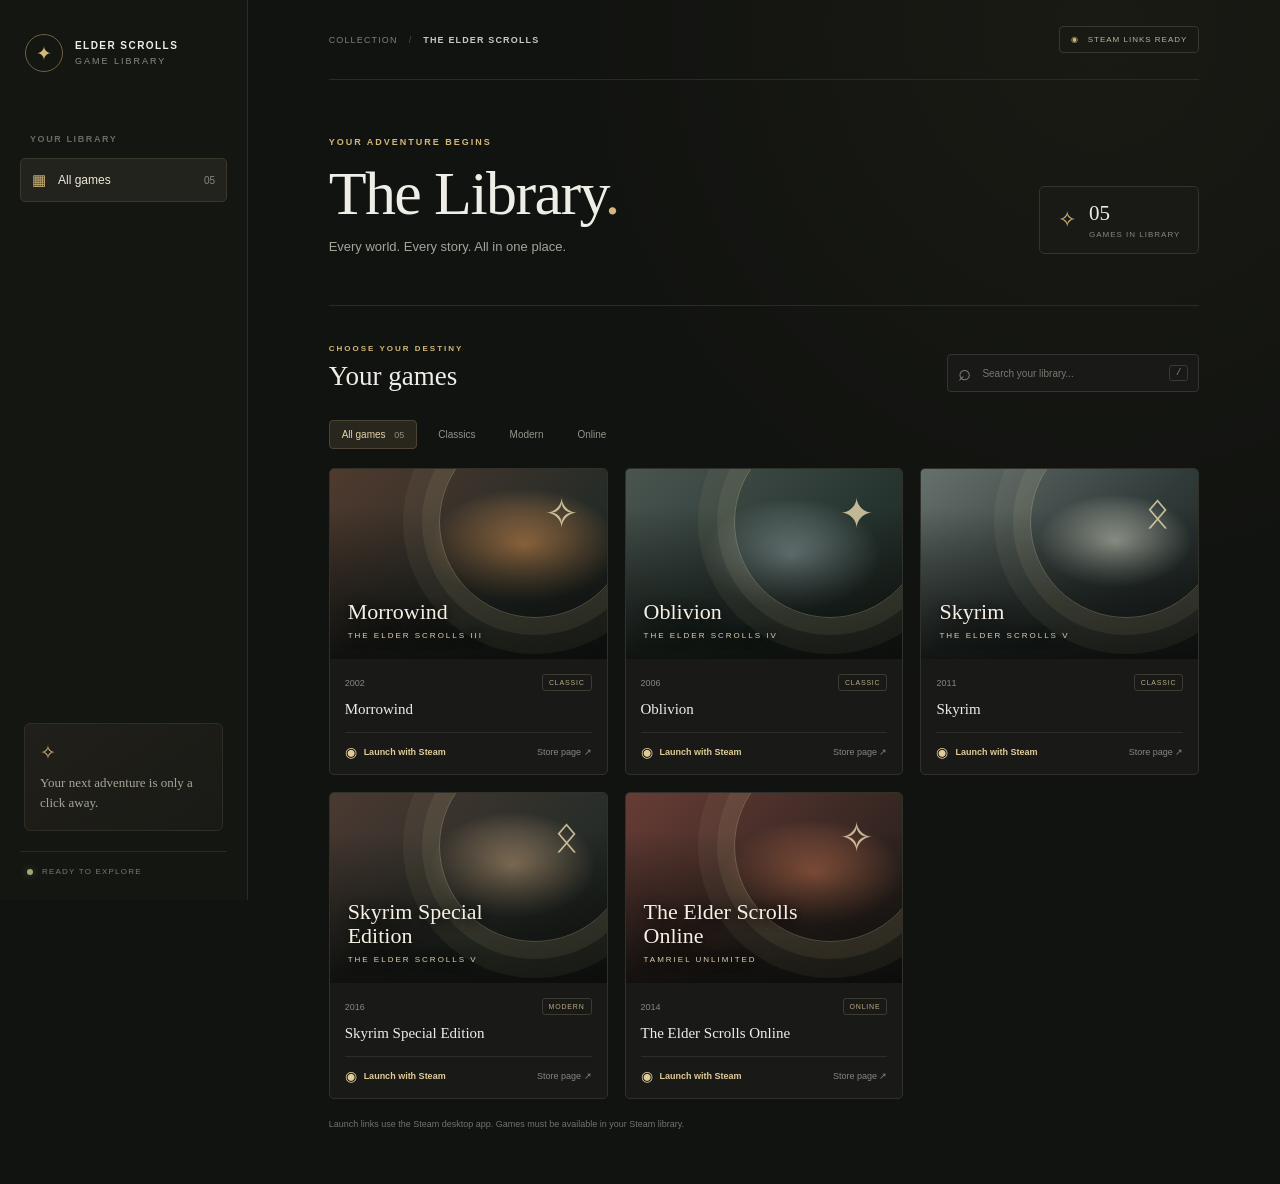
==== index.html @ d46e092f "Add responsive Elder Scrolls game launcher Co-authored-by: copilot-swe-agent[bot] <198982749+Copilot" ====
<!doctype html>
<html lang="en">
  <head>
    <meta charset="utf-8">
    <meta name="viewport" content="width=device-width, initial-scale=1">
    <meta name="theme-color" content="#111310">
    <meta name="description" content="A focused launcher for your Elder Scrolls game library.">
    <title>Elder Scrolls Library</title>
    <link rel="stylesheet" href="styles.css">
    <script src="app.js" defer></script>
  </head>
  <body>
    <div class="app-shell">
      <aside class="sidebar" aria-label="Main navigation">
        <a class="brand" href="#" aria-label="Elder Scrolls Library home">
          <span class="brand-mark" aria-hidden="true">✦</span>
          <span><strong>ELDER SCROLLS</strong><small>GAME LIBRARY</small></span>
        </a>
        <div class="side-label">YOUR LIBRARY</div>
        <a class="nav-link active" href="#library" aria-current="page">
          <span aria-hidden="true">▦</span> All games <span class="nav-count" id="nav-count">05</span>
        </a>
        <div class="sidebar-note">
          <span class="note-icon" aria-hidden="true">✧</span>
          <p>Your next adventure is only a click away.</p>
        </div>
        <div class="sidebar-footer">
          <span class="online-dot" aria-hidden="true"></span>
          <span>READY TO EXPLORE</span>
        </div>
      </aside>

      <main id="library" class="main-content">
        <header class="topbar">
          <div class="breadcrumb"><span>COLLECTION</span><span class="breadcrumb-separator">/</span><strong>THE ELDER SCROLLS</strong></div>
          <div class="platform-pill"><span aria-hidden="true">◉</span> STEAM LINKS READY</div>
        </header>

        <section class="intro" aria-labelledby="page-title">
          <div class="intro-copy">
            <p class="eyebrow">YOUR ADVENTURE BEGINS</p>
            <h1 id="page-title">The Library<span>.</span></h1>
            <p class="intro-description">Every world. Every story. All in one place.</p>
          </div>
          <div class="library-summary" aria-label="Library summary">
            <div class="summary-icon" aria-hidden="true">✧</div>
            <div><strong id="game-count">05</strong><span>GAMES IN LIBRARY</span></div>
          </div>
        </section>

        <section class="library-section" aria-labelledby="games-title">
          <div class="section-heading">
            <div>
              <p class="eyebrow">CHOOSE YOUR DESTINY</p>
              <h2 id="games-title">Your games</h2>
            </div>
            <label class="search-box">
              <span class="search-icon" aria-hidden="true">⌕</span>
              <span class="visually-hidden">Search games</span>
              <input id="game-search" type="search" placeholder="Search your library..." autocomplete="off">
              <kbd>/</kbd>
            </label>
          </div>

          <div class="filters" role="group" aria-label="Filter games">
            <button class="filter-button active" type="button" data-filter="all" aria-pressed="true">All games <span>05</span></button>
            <button class="filter-button" type="button" data-filter="classic" aria-pressed="false">Classics</button>
            <button class="filter-button" type="button" data-filter="modern" aria-pressed="false">Modern</button>
            <button class="filter-button" type="button" data-filter="online" aria-pressed="false">Online</button>
          </div>

          <div class="game-grid" id="game-grid" aria-live="polite"></div>
          <p class="empty-state" id="empty-state" hidden>No games match your search. Try another title or filter.</p>
          <p class="launcher-note">Launch links use the Steam desktop app. Games must be available in your Steam library.</p>
        </section>
      </main>
    </div>
    <div class="toast" id="toast" role="status" aria-live="polite"></div>
  </body>
</html>
---- styles.css ----
:root {
  color-scheme: dark;
  font-family: "DM Sans", sans-serif;
  color: #eeeee7;
  background: #111310;
  font-synthesis: none;
  text-rendering: optimizeLegibility;
  --muted: #898c82;
  --line: #292b26;
  --gold: #d3b77b;
  --panel: #191b17;
}

* { box-sizing: border-box; }

body {
  min-width: 320px;
  min-height: 100vh;
  margin: 0;
  background:
    radial-gradient(ellipse at 86% 2%, rgb(91 77 48 / 12%), transparent 34rem),
    #111310;
}

button, input { font: inherit; }
a { color: inherit; text-decoration: none; }

.app-shell { display: flex; min-height: 100vh; }

.sidebar {
  position: fixed;
  inset: 0 auto 0 0;
  z-index: 2;
  display: flex;
  width: 248px;
  flex-direction: column;
  padding: 32px 20px 24px;
  border-right: 1px solid var(--line);
  background: #141612;
}

.brand { display: flex; align-items: center; gap: 12px; margin: 2px 0 62px 5px; }
.brand-mark { display: grid; width: 38px; height: 38px; place-items: center; border: 1px solid #6f6142; border-radius: 50%; color: var(--gold); font-size: 19px; }
.brand strong, .brand small { display: block; }
.brand strong { font-size: 10px; letter-spacing: 1.45px; }
.brand small { margin-top: 5px; color: var(--muted); font-size: 9px; letter-spacing: 2px; }
.side-label { margin: 0 0 14px 10px; color: #686b62; font-size: 9px; font-weight: 700; letter-spacing: 1.6px; }
.nav-link { display: flex; align-items: center; gap: 12px; padding: 12px 11px; border: 1px solid transparent; border-radius: 5px; color: #b7b9b0; font-size: 12px; }
.nav-link > span:first-child { color: var(--gold); font-size: 15px; }
.nav-link.active { border-color: #3a382d; background: #22231d; color: #f0e9d8; }
.nav-count { margin-left: auto; color: #86887e; font-size: 10px; }
.sidebar-note { margin: auto 4px 20px; padding: 17px 15px; border: 1px solid #302d24; border-radius: 6px; background: linear-gradient(145deg, #211f19, #191a16); }
.note-icon { color: var(--gold); font-size: 19px; }
.sidebar-note p { margin: 9px 0 0; color: #a7a69a; font-family: "Marcellus", serif; font-size: 13px; line-height: 1.55; }
.sidebar-footer { display: flex; align-items: center; gap: 9px; padding: 15px 7px 0; border-top: 1px solid var(--line); color: #777a71; font-size: 8px; letter-spacing: 1.2px; }
.online-dot { width: 6px; height: 6px; border-radius: 50%; background: #9caa75; box-shadow: 0 0 9px #9caa7566; }

.main-content { width: min(1400px, calc(100% - 248px)); margin-left: 248px; padding: 0 6.3% 55px; }
.topbar { display: flex; height: 80px; align-items: center; justify-content: space-between; border-bottom: 1px solid var(--line); }
.breadcrumb { display: flex; align-items: center; gap: 11px; color: #7e8178; font-size: 9px; letter-spacing: 1.15px; }
.breadcrumb strong { color: #c8c8bf; font-size: 9px; }
.breadcrumb-separator { color: #4d4f48; }
.platform-pill { padding: 8px 11px; border: 1px solid #36372f; border-radius: 4px; color: #b5b39f; font-size: 8px; letter-spacing: 1px; }
.platform-pill span { margin-right: 5px; color: var(--gold); }

.intro { display: flex; align-items: end; justify-content: space-between; padding: 57px 0 51px; border-bottom: 1px solid var(--line); }
.eyebrow { margin: 0 0 11px; color: var(--gold); font-size: 9px; font-weight: 600; letter-spacing: 2px; }
h1, h2, p { margin-top: 0; }
h1, h2 { font-family: "Marcellus", Georgia, serif; font-weight: 400; }
h1 { margin-bottom: 10px; font-size: clamp(42px, 5vw, 62px); letter-spacing: -1.6px; }
h1 span { color: var(--gold); }
.intro-description { margin: 0; color: #a3a59b; font-size: 13px; }
.library-summary { display: flex; align-items: center; gap: 13px; padding: 14px 18px; border: 1px solid #33342d; border-radius: 5px; background: #191a16; }
.summary-icon { color: var(--gold); font-size: 22px; }
.library-summary strong, .library-summary span { display: block; }
.library-summary strong { font-family: "Marcellus", serif; font-size: 21px; font-weight: 400; }
.library-summary span { margin-top: 4px; color: #85877d; font-size: 8px; letter-spacing: 1px; }

.library-section { padding-top: 38px; }
.section-heading { display: flex; align-items: end; justify-content: space-between; gap: 24px; }
.section-heading .eyebrow { margin-bottom: 8px; font-size: 8px; }
h2 { margin: 0; font-size: 27px; }
.search-box { display: flex; width: 252px; height: 38px; align-items: center; gap: 9px; padding: 0 10px; border: 1px solid #33352e; border-radius: 4px; background: #191a17; color: #85877d; }
.search-icon { font-size: 22px; line-height: 1; }
.search-box input { width: 100%; border: 0; outline: 0; background: transparent; color: #ecece4; font-size: 10px; }
.search-box input::placeholder { color: #77796f; }
.search-box:focus-within { border-color: #82724f; }
kbd { padding: 2px 6px; border: 1px solid #393a32; border-radius: 3px; color: #888a80; font-size: 9px; }

.filters { display: flex; gap: 8px; margin: 28px 0 19px; }
.filter-button { padding: 8px 12px; border: 1px solid transparent; border-radius: 4px; background: transparent; color: #92948b; cursor: pointer; font-size: 10px; }
.filter-button:hover { color: #e7e5dc; }
.filter-button.active { border-color: #4b4534; background: #29261e; color: #e5d3a9; }
.filter-button span { margin-left: 6px; color: #969083; font-size: 9px; }

.game-grid { display: grid; grid-template-columns: repeat(3, minmax(0, 1fr)); gap: 17px; }
.game-card { min-width: 0; overflow: hidden; border: 1px solid #30312b; border-radius: 5px; background: #191a17; transition: border-color .2s, transform .2s; }
.game-card:hover { transform: translateY(-3px); border-color: #716345; }
.cover { position: relative; display: flex; min-height: 190px; align-items: end; overflow: hidden; padding: 18px; isolation: isolate; }
.cover::before, .cover::after { position: absolute; z-index: -1; content: ""; }
.cover::before { inset: 0; background: linear-gradient(180deg, transparent 20%, rgb(9 11 9 / 84%) 100%); }
.cover::after { width: 190px; height: 190px; top: -43px; right: -24px; border: 1px solid rgb(241 222 173 / 27%); border-radius: 50%; box-shadow: 0 0 0 17px rgb(241 222 173 / 7%), 0 0 0 36px rgb(241 222 173 / 5%); }
.cover-mark { position: absolute; top: 20px; right: 28px; color: rgb(242 225 182 / 76%); font-family: Georgia, serif; font-size: 42px; }
.cover-title { max-width: 85%; color: #f5f0e3; font-family: "Marcellus", Georgia, serif; font-size: 22px; line-height: 1.12; text-shadow: 0 2px 12px #000; }
.cover-title small { display: block; margin-top: 7px; color: #ded0ab; font-family: "DM Sans", sans-serif; font-size: 8px; letter-spacing: 2px; }
.morrowind { background: radial-gradient(ellipse at 70% 40%, #a77748, transparent 35%), linear-gradient(135deg, #503a2e, #252b27 65%, #151a18); }
.oblivion { background: radial-gradient(ellipse at 60% 45%, #798b8b, transparent 38%), linear-gradient(135deg, #4a5550, #26342f 62%, #191f1b); }
.skyrim { background: radial-gradient(ellipse at 70% 38%, #a3a99c, transparent 28%), linear-gradient(135deg, #66716d, #303a39 58%, #1a201f); }
.special-edition { background: radial-gradient(ellipse at 66% 38%, #937d62, transparent 32%), linear-gradient(135deg, #4a3931, #282d29 62%, #161a17); }
.eso { background: radial-gradient(ellipse at 68% 42%, #9a5c43, transparent 34%), linear-gradient(135deg, #673c35, #332521 65%, #1c1917); }
.game-details { padding: 15px 15px 14px; }
.game-meta { display: flex; align-items: center; justify-content: space-between; gap: 8px; }
.game-year { color: #85877e; font-size: 9px; }
.game-tag { padding: 4px 6px; border: 1px solid #3c3b31; border-radius: 3px; color: #b9aa82; font-size: 7px; letter-spacing: .8px; text-transform: uppercase; }
.game-card h3 { margin: 10px 0 14px; font-family: "Marcellus", Georgia, serif; font-size: 15px; font-weight: 400; }
.card-actions { display: flex; align-items: center; justify-content: space-between; gap: 8px; padding-top: 11px; border-top: 1px solid #2d2e28; }
.launch-link { display: inline-flex; align-items: center; gap: 7px; color: #e0cb9a; font-size: 9px; font-weight: 600; }
.launch-link:hover { color: #fff0c8; }
.steam-symbol { font-size: 14px; }
.store-link { color: #85877e; font-size: 9px; }
.store-link:hover { color: #d5d4cb; }
.empty-state { padding: 38px 0; color: #a5a69e; font-size: 13px; text-align: center; }
.launcher-note { margin: 20px 0 0; color: #71736b; font-size: 9px; }
.toast { position: fixed; right: 24px; bottom: 24px; z-index: 5; max-width: 320px; padding: 12px 16px; border: 1px solid #514a36; border-radius: 4px; background: #24231d; color: #eee2c3; font-size: 11px; opacity: 0; pointer-events: none; transform: translateY(8px); transition: opacity .2s, transform .2s; }
.toast.visible { opacity: 1; transform: translateY(0); }
.visually-hidden { position: absolute; width: 1px; height: 1px; overflow: hidden; clip: rect(0, 0, 0, 0); white-space: nowrap; clip-path: inset(50%); }

@media (max-width: 1050px) {
  .sidebar { width: 210px; }
  .main-content { width: calc(100% - 210px); margin-left: 210px; padding-right: 4%; padding-left: 4%; }
  .game-grid { grid-template-columns: repeat(2, minmax(0, 1fr)); }
}

@media (max-width: 700px) {
  .sidebar { position: static; width: 100%; height: auto; flex-direction: row; align-items: center; justify-content: space-between; padding: 13px 18px; border-right: 0; border-bottom: 1px solid var(--line); }
  .brand { margin: 0; }
  .brand-mark { width: 34px; height: 34px; }
  .side-label, .nav-link, .sidebar-note, .sidebar-footer { display: none; }
  .app-shell { display: block; }
  .main-content { width: 100%; margin: 0; padding: 0 20px 40px; }
  .topbar { height: 56px; }
  .platform-pill { padding: 7px; font-size: 7px; }
  .breadcrumb { gap: 6px; font-size: 8px; }
  .breadcrumb strong { font-size: 8px; }
  .intro { padding: 40px 0 33px; }
  .library-summary { gap: 8px; padding: 10px; }
  .summary-icon { font-size: 17px; }
  .library-summary strong { font-size: 17px; }
  .library-summary span { font-size: 6px; }
  .section-heading { align-items: start; flex-direction: column; }
  .search-box { width: 100%; }
  .filters { overflow-x: auto; }
  .filter-button { flex: 0 0 auto; }
  .game-grid { grid-template-columns: repeat(2, minmax(0, 1fr)); gap: 11px; }
  .cover { min-height: 145px; padding: 12px; }
  .cover-title { font-size: 17px; }
  .game-details { padding: 12px 10px; }
  .game-card h3 { font-size: 13px; }
  .card-actions { align-items: start; flex-direction: column; }
}

@media (max-width: 430px) {
  .game-grid { grid-template-columns: 1fr; }
  .cover { min-height: 175px; }
  .card-actions { align-items: center; flex-direction: row; }
  .intro-description { max-width: 180px; line-height: 1.5; }
}
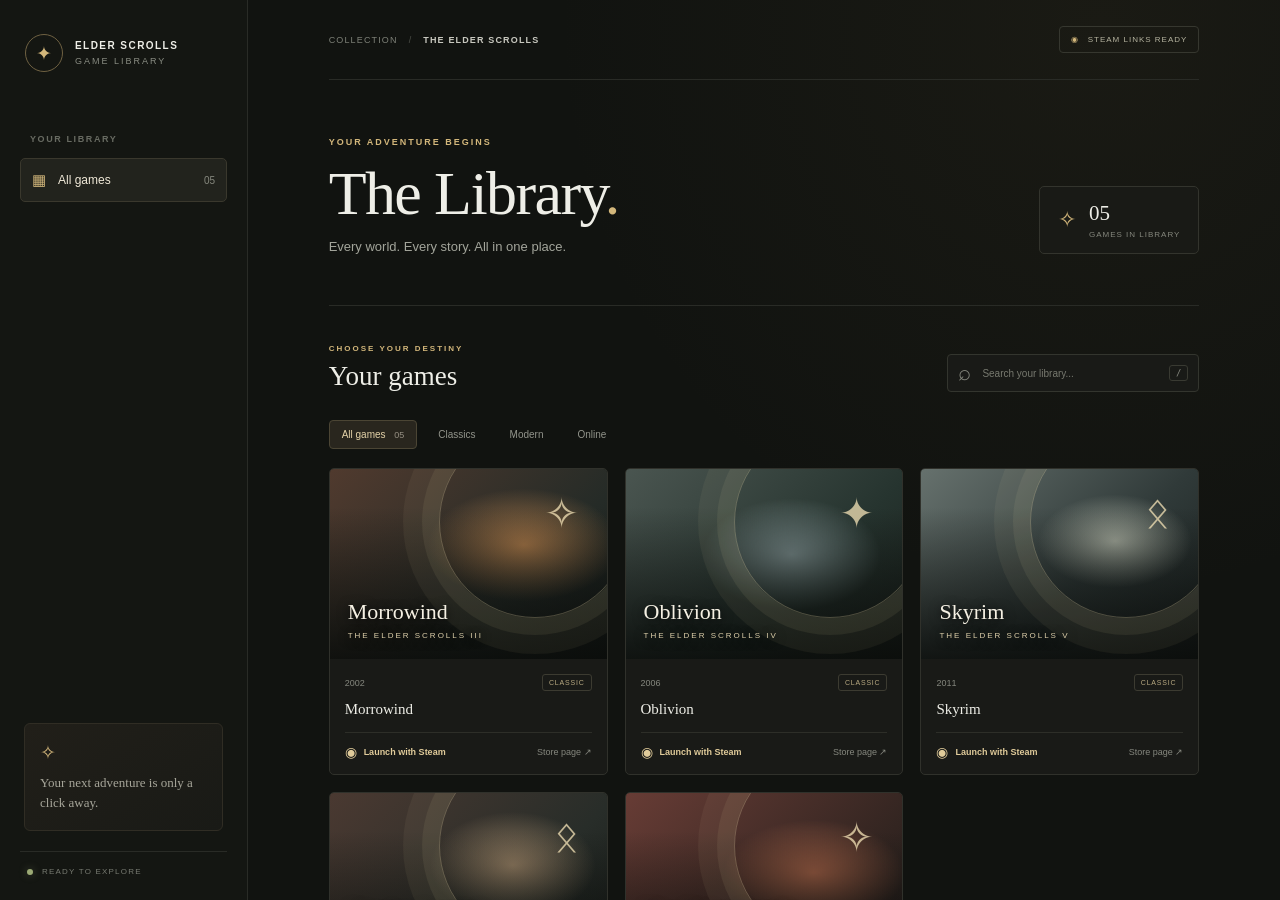
==== commit 1cc81aca: "Add a static launcher URL path Co-authored-by: copilot-swe-agent[bot] <198982749+Copilot@users.norep" ====
--- a/index.html
+++ b/index.html
@@ -3,78 +3,10 @@
   <head>
     <meta charset="utf-8">
     <meta name="viewport" content="width=device-width, initial-scale=1">
-    <meta name="theme-color" content="#111310">
-    <meta name="description" content="A focused launcher for your Elder Scrolls game library.">
+    <meta http-equiv="refresh" content="0; url=launcher/index.html">
     <title>Elder Scrolls Library</title>
-    <link rel="stylesheet" href="styles.css">
-    <script src="app.js" defer></script>
   </head>
   <body>
-    <div class="app-shell">
-      <aside class="sidebar" aria-label="Main navigation">
-        <a class="brand" href="#" aria-label="Elder Scrolls Library home">
-          <span class="brand-mark" aria-hidden="true">✦</span>
-          <span><strong>ELDER SCROLLS</strong><small>GAME LIBRARY</small></span>
-        </a>
-        <div class="side-label">YOUR LIBRARY</div>
-        <a class="nav-link active" href="#library" aria-current="page">
-          <span aria-hidden="true">▦</span> All games <span class="nav-count" id="nav-count">05</span>
-        </a>
-        <div class="sidebar-note">
-          <span class="note-icon" aria-hidden="true">✧</span>
-          <p>Your next adventure is only a click away.</p>
-        </div>
-        <div class="sidebar-footer">
-          <span class="online-dot" aria-hidden="true"></span>
-          <span>READY TO EXPLORE</span>
-        </div>
-      </aside>
-
-      <main id="library" class="main-content">
-        <header class="topbar">
-          <div class="breadcrumb"><span>COLLECTION</span><span class="breadcrumb-separator">/</span><strong>THE ELDER SCROLLS</strong></div>
-          <div class="platform-pill"><span aria-hidden="true">◉</span> STEAM LINKS READY</div>
-        </header>
-
-        <section class="intro" aria-labelledby="page-title">
-          <div class="intro-copy">
-            <p class="eyebrow">YOUR ADVENTURE BEGINS</p>
-            <h1 id="page-title">The Library<span>.</span></h1>
-            <p class="intro-description">Every world. Every story. All in one place.</p>
-          </div>
-          <div class="library-summary" aria-label="Library summary">
-            <div class="summary-icon" aria-hidden="true">✧</div>
-            <div><strong id="game-count">05</strong><span>GAMES IN LIBRARY</span></div>
-          </div>
-        </section>
-
-        <section class="library-section" aria-labelledby="games-title">
-          <div class="section-heading">
-            <div>
-              <p class="eyebrow">CHOOSE YOUR DESTINY</p>
-              <h2 id="games-title">Your games</h2>
-            </div>
-            <label class="search-box">
-              <span class="search-icon" aria-hidden="true">⌕</span>
-              <span class="visually-hidden">Search games</span>
-              <input id="game-search" type="search" placeholder="Search your library..." autocomplete="off">
-              <kbd>/</kbd>
-            </label>
-          </div>
-
-          <div class="filters" role="group" aria-label="Filter games">
-            <button class="filter-button active" type="button" data-filter="all" aria-pressed="true">All games <span>05</span></button>
-            <button class="filter-button" type="button" data-filter="classic" aria-pressed="false">Classics</button>
-            <button class="filter-button" type="button" data-filter="modern" aria-pressed="false">Modern</button>
-            <button class="filter-button" type="button" data-filter="online" aria-pressed="false">Online</button>
-          </div>
-
-          <div class="game-grid" id="game-grid" aria-live="polite"></div>
-          <p class="empty-state" id="empty-state" hidden>No games match your search. Try another title or filter.</p>
-          <p class="launcher-note">Launch links use the Steam desktop app. Games must be available in your Steam library.</p>
-        </section>
-      </main>
-    </div>
-    <div class="toast" id="toast" role="status" aria-live="polite"></div>
+    <p>Continue to the <a href="launcher/index.html">Elder Scrolls Library</a>.</p>
   </body>
 </html>
